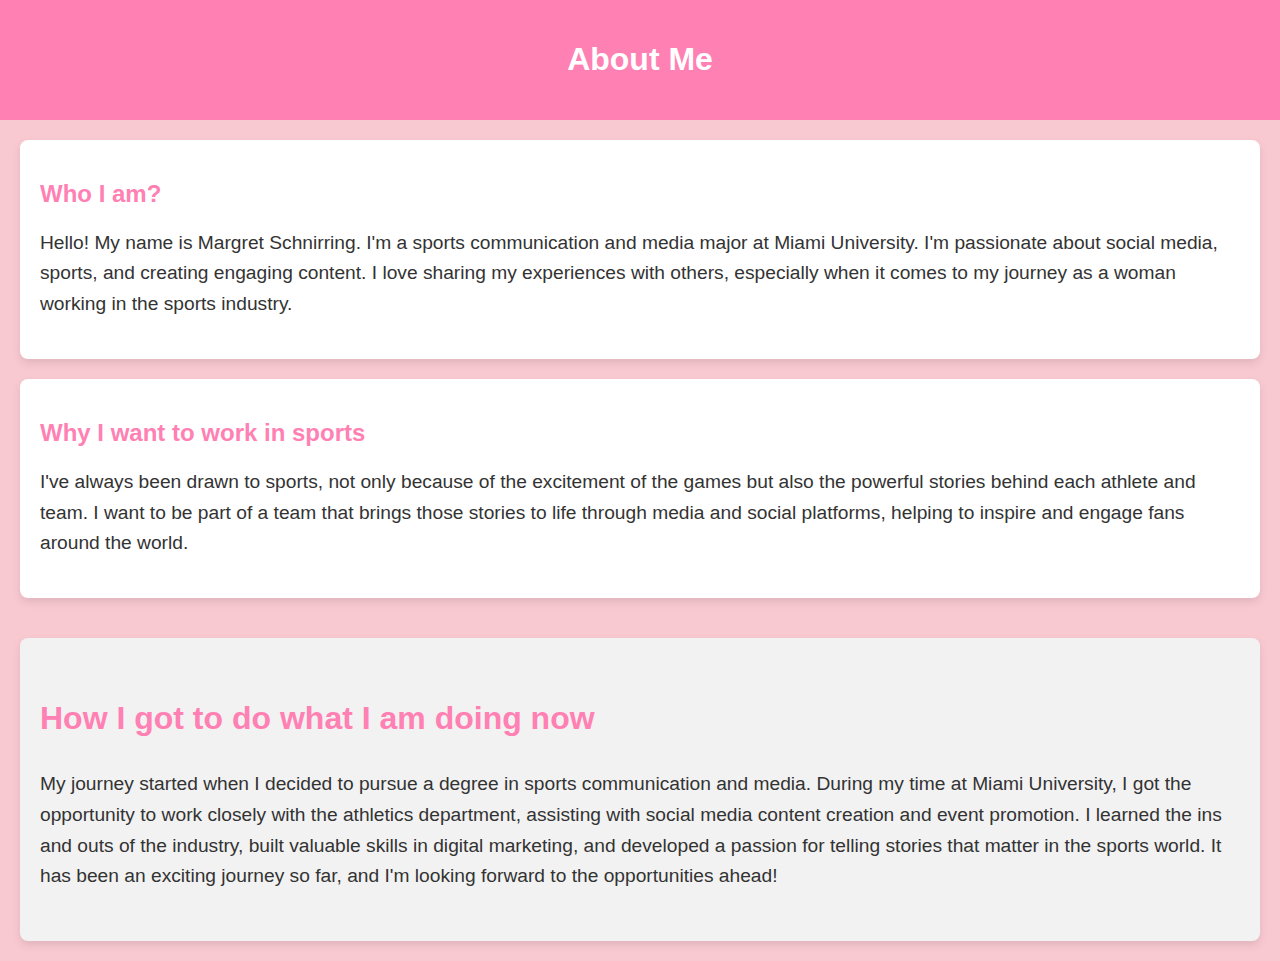
==== aboutme.html @ 98510a80 "CSS and another HTML page" ====
<!DOCTYPE html>
<html lang="en">
<head>
    <meta charset="UTF-8">
    <meta name="viewport" content="width=device-width, initial-scale=1.0">
    <title>About Me</title>
    <style>
        body {
            font-family: Arial, sans-serif;
            background-color: #f9c9d2; /* Light pink background */
            margin: 0;
            padding: 0;
            color: #333; /* Dark text for readability */
        }

        header {
            text-align: center;
            padding: 20px;
            background-color: #ff80b3; /* Soft pink background for the header */
            color: white;
        }

        section {
            margin: 20px;
            padding: 20px;
            background-color: white;
            border-radius: 8px;
            box-shadow: 0px 4px 8px rgba(0, 0, 0, 0.1);
        }

        h2 {
            color: #ff80b3; /* Soft pink color for section titles */
        }

        p {
            font-size: 1.2em;
            line-height: 1.6;
            margin-top: 10px;
        }

        .big-section {
            margin-top: 40px;
            padding-top: 30px;
            padding-bottom: 30px;
            background-color: #f2f2f2; /* Light gray background for the last section */
        }

        .big-section h3 {
            color: #ff80b3; /* Soft pink for the big section's title */
            font-size: 2rem;
        }

        .big-section p {
            font-size: 1.2em;
        }
    </style>
</head>
<body>

    <header>
        <h1>About Me</h1>
    </header>

    <section>
        <h2>Who I am?</h2>
        <p>Hello! My name is Margret Schnirring. I'm a sports communication and media major at Miami University. I'm passionate about social media, sports, and creating engaging content. I love sharing my experiences with others, especially when it comes to my journey as a woman working in the sports industry.</p>
    </section>

    <section>
        <h2>Why I want to work in sports</h2>
        <p>I've always been drawn to sports, not only because of the excitement of the games but also the powerful stories behind each athlete and team. I want to be part of a team that brings those stories to life through media and social platforms, helping to inspire and engage fans around the world.</p>
    </section>

    <section class="big-section">
        <h3>How I got to do what I am doing now</h3>
        <p>My journey started when I decided to pursue a degree in sports communication and media. During my time at Miami University, I got the opportunity to work closely with the athletics department, assisting with social media content creation and event promotion. I learned the ins and outs of the industry, built valuable skills in digital marketing, and developed a passion for telling stories that matter in the sports world. It has been an exciting journey so far, and I'm looking forward to the opportunities ahead!</p>
    </section>

</body>
</html>
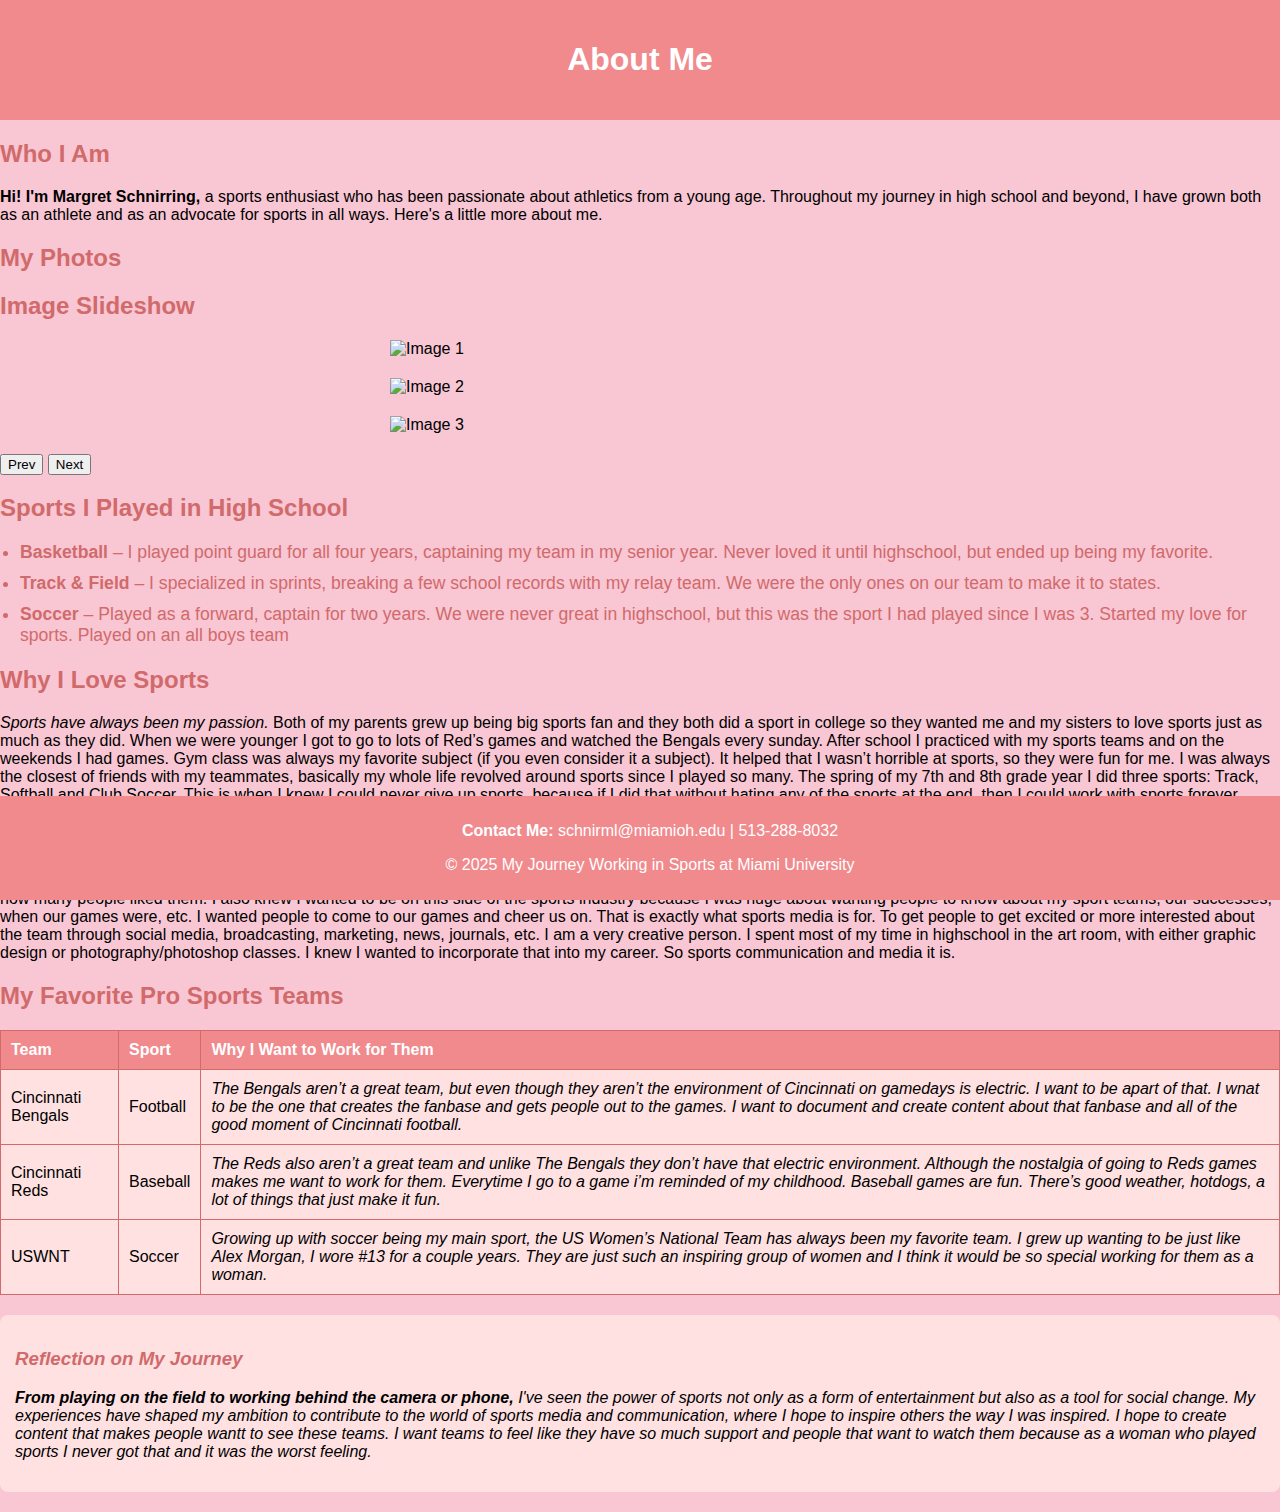
==== commit 33f807fc: "added navigation to website" ====
--- a/aboutme.html
+++ b/aboutme.html
@@ -3,57 +3,8 @@
 <head>
     <meta charset="UTF-8">
     <meta name="viewport" content="width=device-width, initial-scale=1.0">
-    <title>About Me</title>
-    <style>
-        body {
-            font-family: Arial, sans-serif;
-            background-color: #f9c9d2; /* Light pink background */
-            margin: 0;
-            padding: 0;
-            color: #333; /* Dark text for readability */
-        }
-
-        header {
-            text-align: center;
-            padding: 20px;
-            background-color: #ff80b3; /* Soft pink background for the header */
-            color: white;
-        }
-
-        section {
-            margin: 20px;
-            padding: 20px;
-            background-color: white;
-            border-radius: 8px;
-            box-shadow: 0px 4px 8px rgba(0, 0, 0, 0.1);
-        }
-
-        h2 {
-            color: #ff80b3; /* Soft pink color for section titles */
-        }
-
-        p {
-            font-size: 1.2em;
-            line-height: 1.6;
-            margin-top: 10px;
-        }
-
-        .big-section {
-            margin-top: 40px;
-            padding-top: 30px;
-            padding-bottom: 30px;
-            background-color: #f2f2f2; /* Light gray background for the last section */
-        }
-
-        .big-section h3 {
-            color: #ff80b3; /* Soft pink for the big section's title */
-            font-size: 2rem;
-        }
-
-        .big-section p {
-            font-size: 1.2em;
-        }
-    </style>
+    <title>About Me - My Journey in the Sports World</title>
+    <link rel="stylesheet" href="styles.css"> 
 </head>
 <body>
 
@@ -62,19 +13,79 @@
     </header>
 
     <section>
-        <h2>Who I am?</h2>
-        <p>Hello! My name is Margret Schnirring. I'm a sports communication and media major at Miami University. I'm passionate about social media, sports, and creating engaging content. I love sharing my experiences with others, especially when it comes to my journey as a woman working in the sports industry.</p>
+        <h2>Who I Am</h2>
+        <p><strong>Hi! I'm Margret Schnirring,</strong> a sports enthusiast who has been passionate about athletics from a young age. Throughout my journey in high school and beyond, I have grown both as an athlete and as an advocate for sports in all ways. Here's a little more about me.</p>
     </section>
 
     <section>
-        <h2>Why I want to work in sports</h2>
-        <p>I've always been drawn to sports, not only because of the excitement of the games but also the powerful stories behind each athlete and team. I want to be part of a team that brings those stories to life through media and social platforms, helping to inspire and engage fans around the world.</p>
+        <h2>My Photos</h2>
+      
+      <section>
+    <h2>Image Slideshow</h2>
+    <div class="slideshow-container">
+        <img src="iIMG_7557.jpeg" class="slide" alt="Image 1">
+        <img src="IMG_8770.jpeg" class="slide" alt="Image 2">
+        <img src="IMG_0767.jpeg" class="slide" alt="Image 3">
+    </div>
+    <button class="prev" onclick="changeSlide(-1)">Prev</button>
+    <button class="next" onclick="changeSlide(1)">Next</button>
+</section>
+    <section>
+        <h2>Sports I Played in High School</h2>
+        <ul>
+            <li><strong>Basketball</strong> – I played point guard for all four years, captaining my team in my senior year. Never loved it until highschool, but ended up being my favorite. </li>
+            <li><strong>Track & Field</strong> – I specialized in sprints, breaking a few school records with my relay team. We were the only ones on our team to make it to states.</li>
+            <li><strong>Soccer</strong> – Played as a forward, captain for two years. We were never great in highschool, but this was the sport I had played since I was 3. Started my love for sports. Played on an all boys team</li>
+        </ul>
     </section>
 
-    <section class="big-section">
-        <h3>How I got to do what I am doing now</h3>
-        <p>My journey started when I decided to pursue a degree in sports communication and media. During my time at Miami University, I got the opportunity to work closely with the athletics department, assisting with social media content creation and event promotion. I learned the ins and outs of the industry, built valuable skills in digital marketing, and developed a passion for telling stories that matter in the sports world. It has been an exciting journey so far, and I'm looking forward to the opportunities ahead!</p>
+    <section>
+        <h2>Why I Love Sports</h2>
+        <p><em>Sports have always been my passion.</em> Both of my parents grew up being big sports fan and they both did a sport in college so they wanted me and my sisters to love sports just as much as they did. When we were younger I got to go to lots of Red’s games and watched the Bengals every sunday. After school I practiced with my sports teams and on the weekends I had games. Gym class was always my favorite subject (if you even consider it a subject). It helped that I wasn’t horrible at sports, so they were fun for me. I was always the closest of friends with my teammates, basically my whole life revolved around sports since I played so many. The spring of my 7th and 8th grade year I did three sports: Track, Softball and Club Soccer. This is when I knew I could never give up sports, because if I did that without hating any of the sports at the end, then I could work with sports forever.</p>
     </section>
+
+    <section>
+        <h2>Why I Chose Sports Communication and Media</h2>
+        <p><strong>Sports media</strong> became my calling after realizing how much I enjoyed running my sport team’s Instagram accounts. It sounds stupid, but I cared so much about how they looked and how many people liked them. I also knew I wanted to be on this side of the sports industry because I was huge about wanting people to know about my sport teams, our successes, when our games were, etc. I wanted people to come to our games and cheer us on. That is exactly what sports media is for. To get people to get excited or more interested about the team through social media, broadcasting, marketing, news, journals, etc. I am a very creative person. I spent most of my time in highschool in the art room, with either graphic design or photography/photoshop classes. I knew I wanted to incorporate that into my career. So sports communication and media it is. </p>
+    </section>
+
+    <section>
+        <h2>My Favorite Pro Sports Teams</h2>
+        <table>
+            <tr>
+                <th>Team</th>
+                <th>Sport</th>
+                <th>Why I Want to Work for Them</th>
+            </tr>
+            <tr>
+                <td>Cincinnati Bengals</td>
+                <td>Football</td>
+                <td><em>The Bengals aren’t a great team, but even though they aren’t the environment of Cincinnati on gamedays is electric. I want to be apart of that. I wnat to be the one that creates the fanbase and gets people out to the games. I want to document and create content about that fanbase and all of the good moment of Cincinnati football.</em></td>
+            </tr>
+            <tr>
+                <td>Cincinnati Reds</td>
+                <td>Baseball</td>
+                <td><em>The Reds also aren’t a great team and unlike The Bengals they don’t have that electric environment. Although the nostalgia of going to Reds games makes me want to work for them. Everytime I go to a game i’m reminded of my childhood. Baseball games are fun. There’s good weather, hotdogs, a lot of things that just make it fun.</em></td>
+            </tr>
+            <tr>
+                <td>USWNT</td>
+                <td>Soccer</td>
+                <td><em>Growing up with soccer being my main sport, the US Women’s National Team has always been my favorite team. I grew up wanting to be just like Alex Morgan, I wore #13 for a couple years. They are just such an inspiring group of women and I think it would be so special working for them as a woman.</em></td>
+            </tr>
+        </table>
+    </section>
+
+    <aside>
+        <h3>Reflection on My Journey</h3>
+        <p><strong>From playing on the field to working behind the camera or phone,</strong> I've seen the power of sports not only as a form of entertainment but also as a tool for social change. My experiences have shaped my ambition to contribute to the world of sports media and communication, where I hope to inspire others the way I was inspired. I hope to create content that makes people wantt to see these teams. I want teams to feel like they have so much support and people that want to watch them because as a woman who played sports I never got that and it was the worst feeling.</p>
+    </aside>
+
+    <footer>
+        <p><strong>Contact Me:</strong> schnirml@miamioh.edu | 513-288-8032</p>
+        <p>&copy; 2025 My Journey Working in Sports at Miami University</p>
+    </footer>
 
 </body>
 </html>
+<script src="aboutme2.js"></script>
+
--- a/styles.css
+++ b/styles.css
@@ -0,0 +1,108 @@
+body {
+    font-family: Arial, sans-serif;
+    margin: 0;
+    padding: 0;
+    background-color: #f9c6d3; /* Light pink background */
+}
+
+header {
+    background-color: #f08a8d; /* Medium pink header */
+    color: white;
+    padding: 20px;
+    text-align: center;
+}
+
+header h1 {
+    font-weight: bold;
+    font-size: 2em;
+}
+
+img {
+    width: 100%;
+    max-width: 500px;
+    height: auto;
+    margin: 20px auto;
+    display: block;
+}
+
+.bio-section {
+    padding: 20px;
+    margin: 20px;
+    border-radius: 10px;
+    background-color: #fff2f2; /* Very light pink background for bio sections */
+}
+
+h2 {
+    font-size: 1.5em;
+    color: #d06a6b; /* Darker pink for section titles */
+}
+
+ul {
+    padding-left: 20px;
+}
+
+ul li {
+    font-size: 1.1em;
+    color: #d06a6b;
+    margin-bottom: 10px;
+}
+
+footer {
+    background-color: #f08a8d; /* Matching footer with header */
+    color: white;
+    padding: 10px;
+    text-align: center;
+    position: fixed;
+    width: 100%;
+    bottom: 0;
+}
+
+.table-container {
+    margin: 20px 0;
+}
+
+table {
+    width: 100%;
+    border-collapse: collapse;
+    background-color: #fff2f2; /* Light pink background for the table */
+}
+
+table, th, td {
+    border: 1px solid #d06a6b; /* Dark pink border */
+}
+
+th, td {
+    padding: 10px;
+    text-align: left;
+}
+
+th {
+    background-color: #f08a8d; /* Medium pink for table header */
+    color: white;
+}
+
+td {
+    background-color: #ffe1e2; /* Soft pink background for table data */
+}
+
+aside {
+    padding: 15px;
+    margin: 20px 0;
+    border-radius: 8px;
+    background-color: #ffe1e2; /* Soft pink for aside */
+    font-style: italic;
+}
+
+h3 {
+    color: #d06a6b; /* Dark pink for aside header */
+}
+
+strong {
+    font-weight: bold;
+}
+
+em {
+    font-style: italic;
+}
+
+
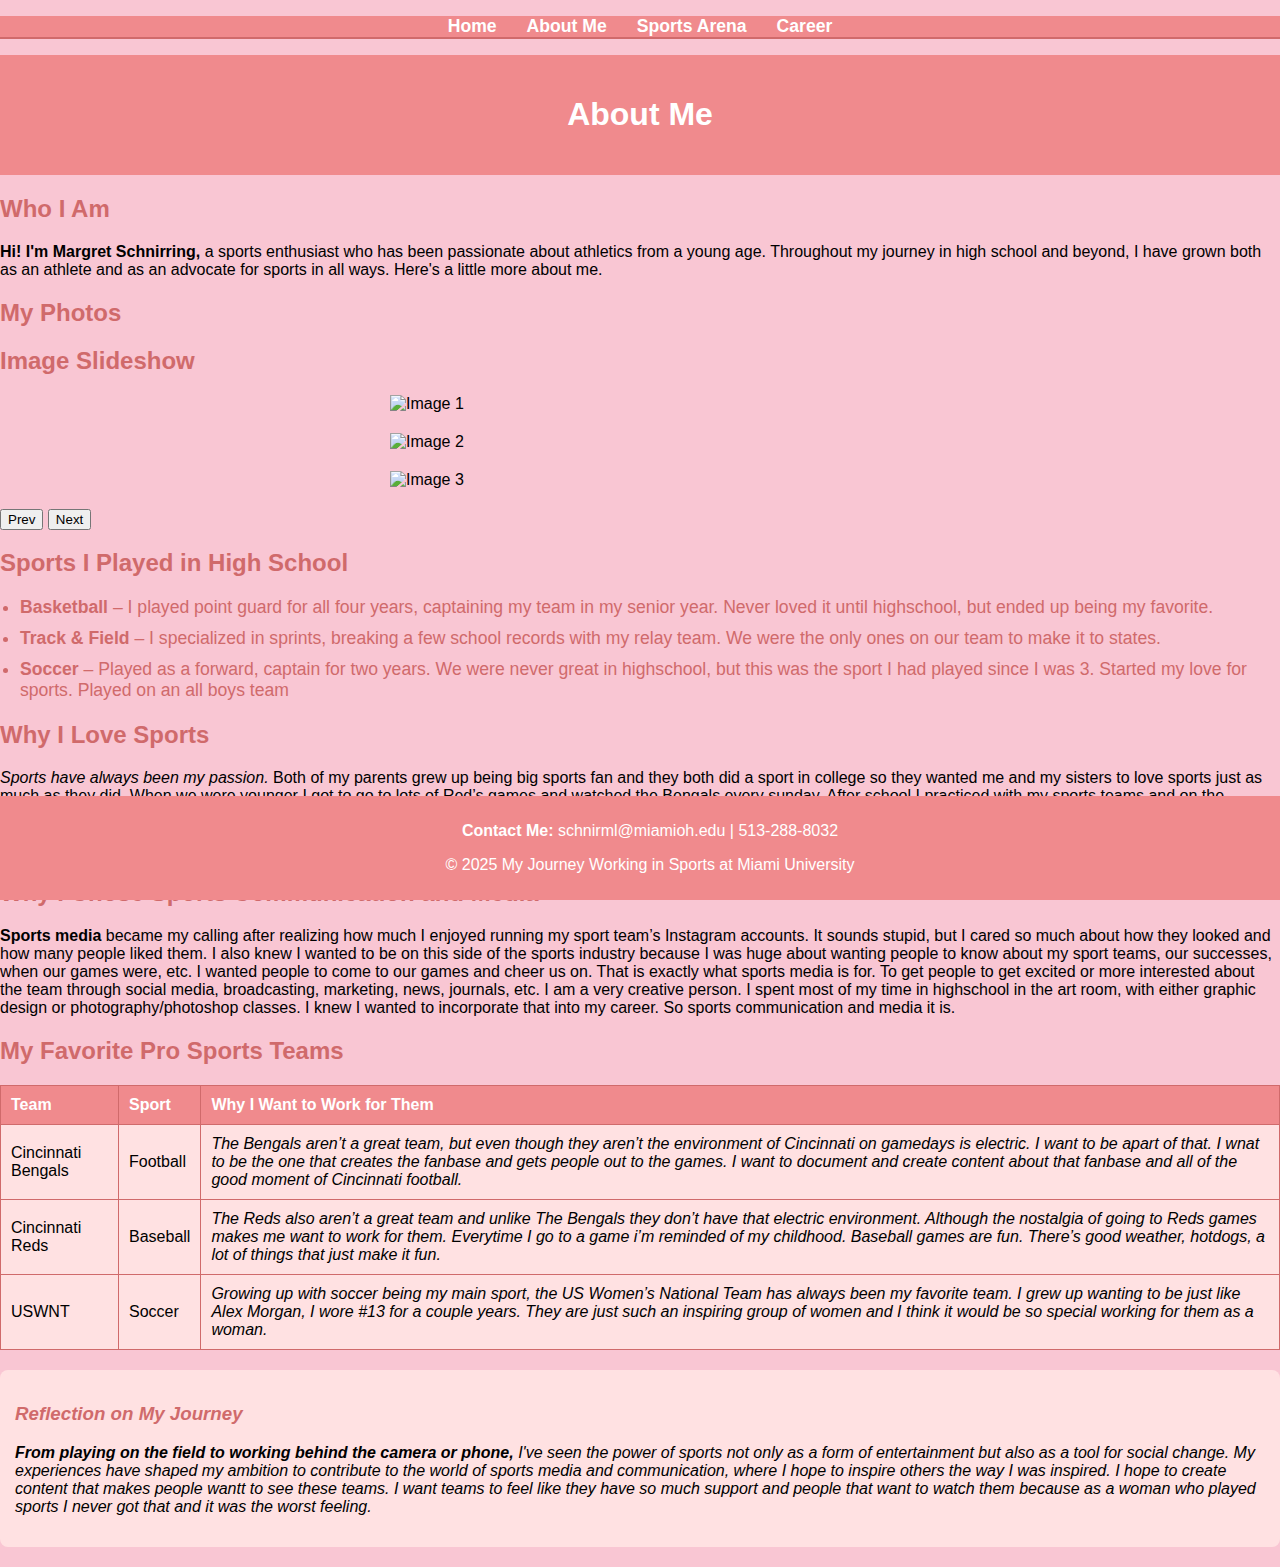
==== commit fd823831: "Materialize.html" ====
--- a/aboutme.html
+++ b/aboutme.html
@@ -7,6 +7,15 @@
     <link rel="stylesheet" href="styles.css"> 
 </head>
 <body>
+    <!-- Navigation Bar -->
+<nav>
+    <ul style="list-style: none; padding: 0; display: flex; justify-content: center; background-color: #f08a8d; border-bottom: 2px solid #d06a6b;">
+        <li style="margin: 0 15px;"><a href="index.html" style="color: white; text-decoration: none; font-weight: bold;">Home</a></li>
+        <li style="margin: 0 15px;"><a href="aboutme.html" style="color: white; text-decoration: none; font-weight: bold;">About Me</a></li>
+        <li style="margin: 0 15px;"><a href="content.html" style="color: white; text-decoration: none; font-weight: bold;">Sports Arena</a></li>
+        <li style="margin: 0 15px;"><a href="materialize.html" style="color: white; text-decoration: none; font-weight: bold;">Career</a></li>
+    </ul>
+</nav>
 
     <header>
         <h1>About Me</h1>
@@ -23,7 +32,7 @@
       <section>
     <h2>Image Slideshow</h2>
     <div class="slideshow-container">
-        <img src="iIMG_7557.jpeg" class="slide" alt="Image 1">
+        <img src="IMG_7557.jpeg" class="slide" alt="Image 1">
         <img src="IMG_8770.jpeg" class="slide" alt="Image 2">
         <img src="IMG_0767.jpeg" class="slide" alt="Image 3">
     </div>
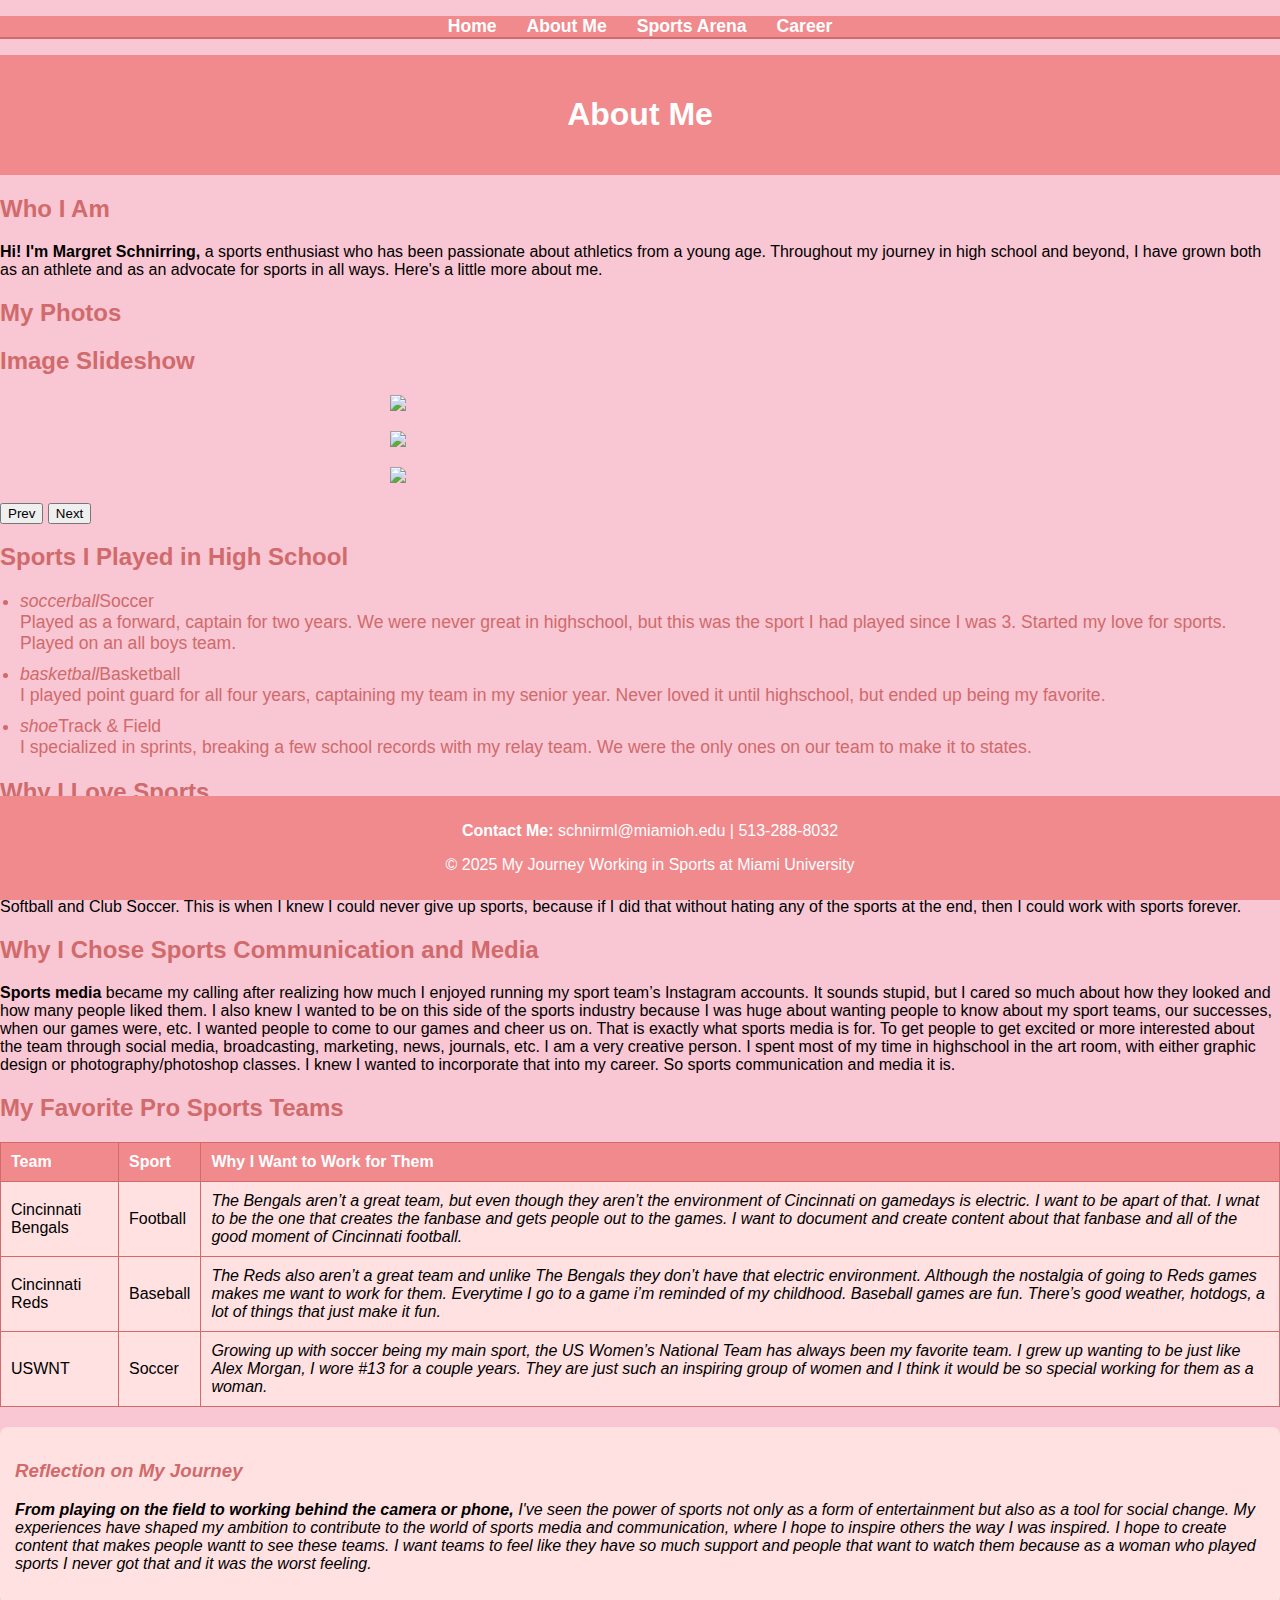
==== commit 68f760d3: "Materialize JS on project pages" ====
--- a/aboutme.html
+++ b/aboutme.html
@@ -31,23 +31,31 @@
       
       <section>
     <h2>Image Slideshow</h2>
-    <div class="slideshow-container">
-        <img src="IMG_7557.jpeg" class="slide" alt="Image 1">
-        <img src="IMG_8770.jpeg" class="slide" alt="Image 2">
-        <img src="IMG_0767.jpeg" class="slide" alt="Image 3">
-    </div>
+    <div class="carousel">
+        <a class="carousel-item" href="#one!"><img src="IMG_7557.jpeg"></a>
+        <a class="carousel-item" href="#two!"><img src="IMG_8770.jpeg"></a>
+        <a class="carousel-item" href="#three!"><img src="IMG_0767.jpeg"></a>
+      </div>
+
     <button class="prev" onclick="changeSlide(-1)">Prev</button>
     <button class="next" onclick="changeSlide(1)">Next</button>
 </section>
     <section>
         <h2>Sports I Played in High School</h2>
-        <ul>
-            <li><strong>Basketball</strong> – I played point guard for all four years, captaining my team in my senior year. Never loved it until highschool, but ended up being my favorite. </li>
-            <li><strong>Track & Field</strong> – I specialized in sprints, breaking a few school records with my relay team. We were the only ones on our team to make it to states.</li>
-            <li><strong>Soccer</strong> – Played as a forward, captain for two years. We were never great in highschool, but this was the sport I had played since I was 3. Started my love for sports. Played on an all boys team</li>
-        </ul>
-    </section>
-
+    <ul class="collapsible">
+        <li>
+          <div class="collapsible-header"><i class="material-icons">soccerball</i>Soccer</div>
+          <div class="collapsible-body"><span>Played as a forward, captain for two years. We were never great in highschool, but this was the sport I had played since I was 3. Started my love for sports. Played on an all boys team.</span></div>
+        </li>
+        <li>
+          <div class="collapsible-header"><i class="material-icons">basketball</i>Basketball</div>
+          <div class="collapsible-body"><span>I played point guard for all four years, captaining my team in my senior year. Never loved it until highschool, but ended up being my favorite.</span></div>
+        </li>
+        <li>
+          <div class="collapsible-header"><i class="material-icons">shoe</i>Track & Field</div>
+          <div class="collapsible-body"><span>I specialized in sprints, breaking a few school records with my relay team. We were the only ones on our team to make it to states.</span></div>
+        </li>
+      </ul>
     <section>
         <h2>Why I Love Sports</h2>
         <p><em>Sports have always been my passion.</em> Both of my parents grew up being big sports fan and they both did a sport in college so they wanted me and my sisters to love sports just as much as they did. When we were younger I got to go to lots of Red’s games and watched the Bengals every sunday. After school I practiced with my sports teams and on the weekends I had games. Gym class was always my favorite subject (if you even consider it a subject). It helped that I wasn’t horrible at sports, so they were fun for me. I was always the closest of friends with my teammates, basically my whole life revolved around sports since I played so many. The spring of my 7th and 8th grade year I did three sports: Track, Softball and Club Soccer. This is when I knew I could never give up sports, because if I did that without hating any of the sports at the end, then I could work with sports forever.</p>
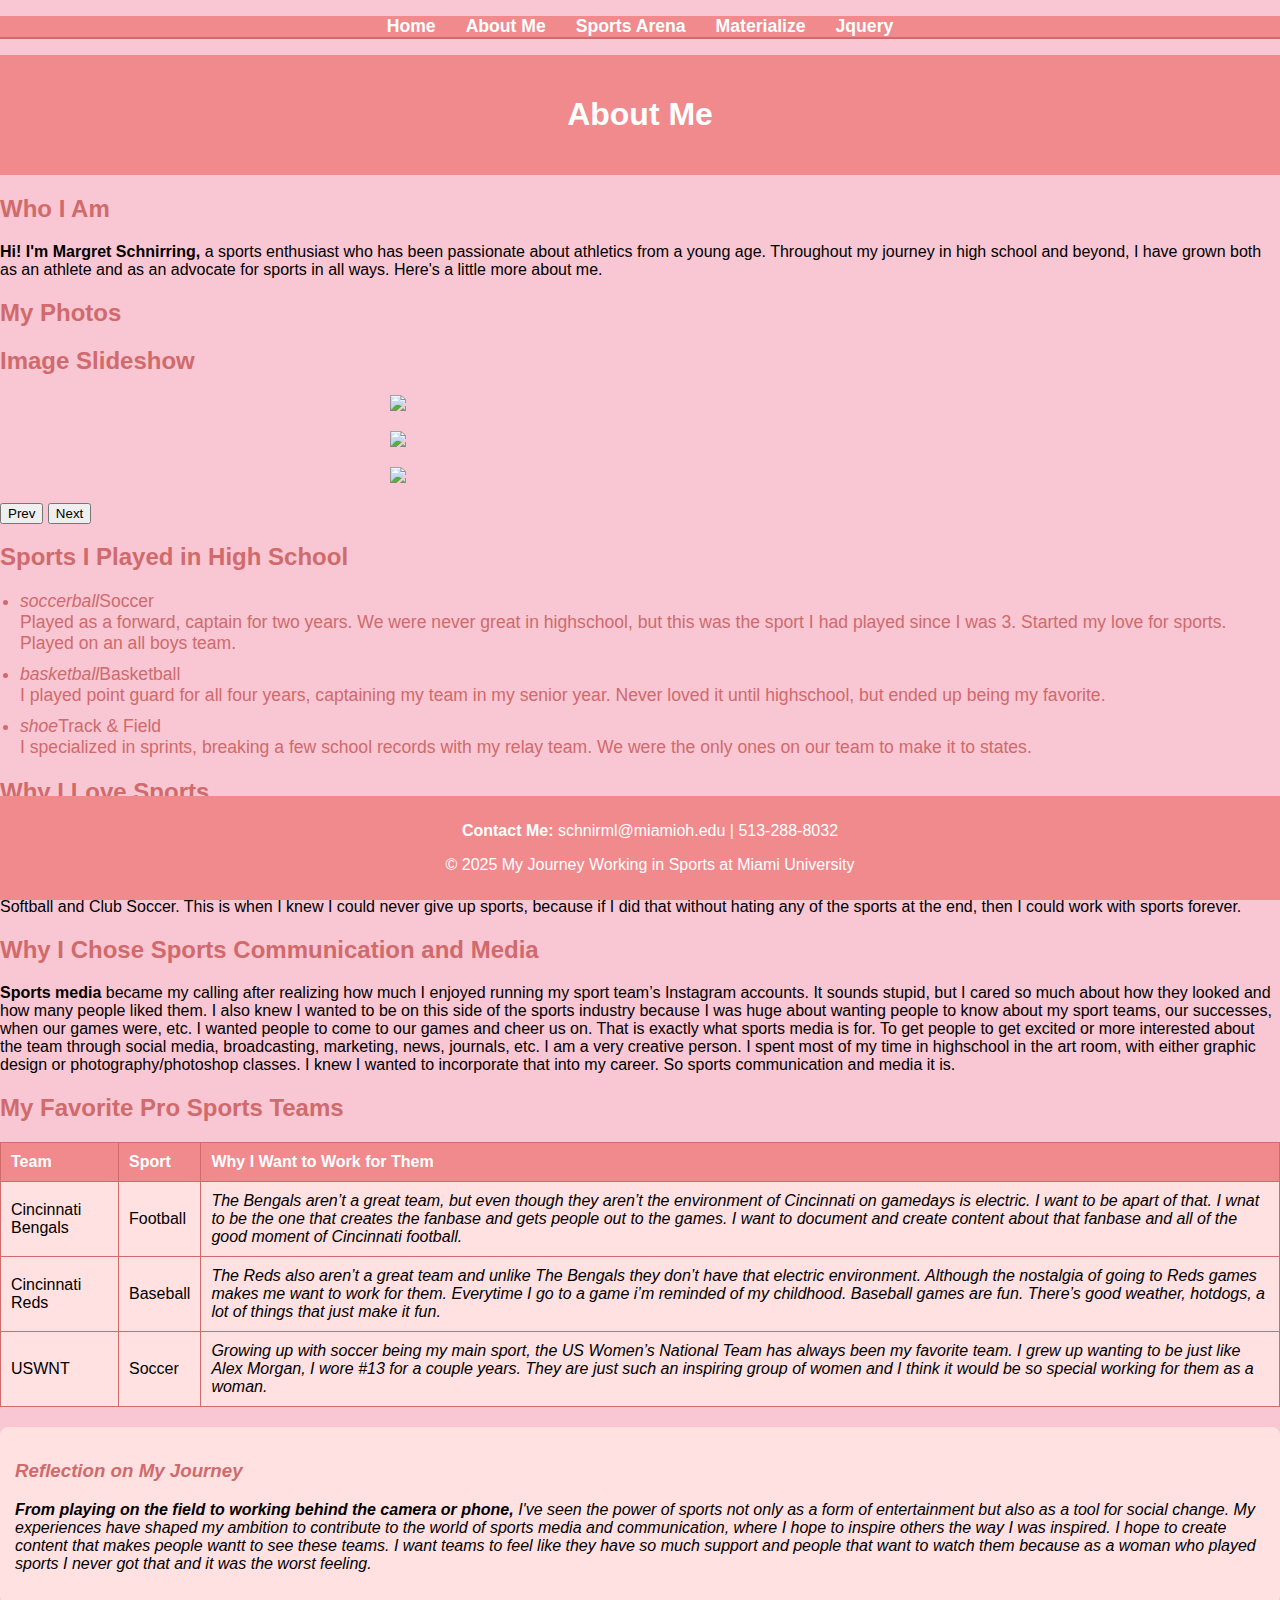
==== commit 0f1d4fe3: "jquery" ====
--- a/aboutme.html
+++ b/aboutme.html
@@ -13,7 +13,8 @@
         <li style="margin: 0 15px;"><a href="index.html" style="color: white; text-decoration: none; font-weight: bold;">Home</a></li>
         <li style="margin: 0 15px;"><a href="aboutme.html" style="color: white; text-decoration: none; font-weight: bold;">About Me</a></li>
         <li style="margin: 0 15px;"><a href="content.html" style="color: white; text-decoration: none; font-weight: bold;">Sports Arena</a></li>
-        <li style="margin: 0 15px;"><a href="materialize.html" style="color: white; text-decoration: none; font-weight: bold;">Career</a></li>
+        <li style="margin: 0 15px;"><a href="materialize.html" style="color: white; text-decoration: none; font-weight: bold;">Materialize</a></li>
+        <li style="margin: 0 15px;"><a href="jquery.html" style="color: white; text-decoration: none; font-weight: bold;">Jquery</a></li>
     </ul>
 </nav>
 
